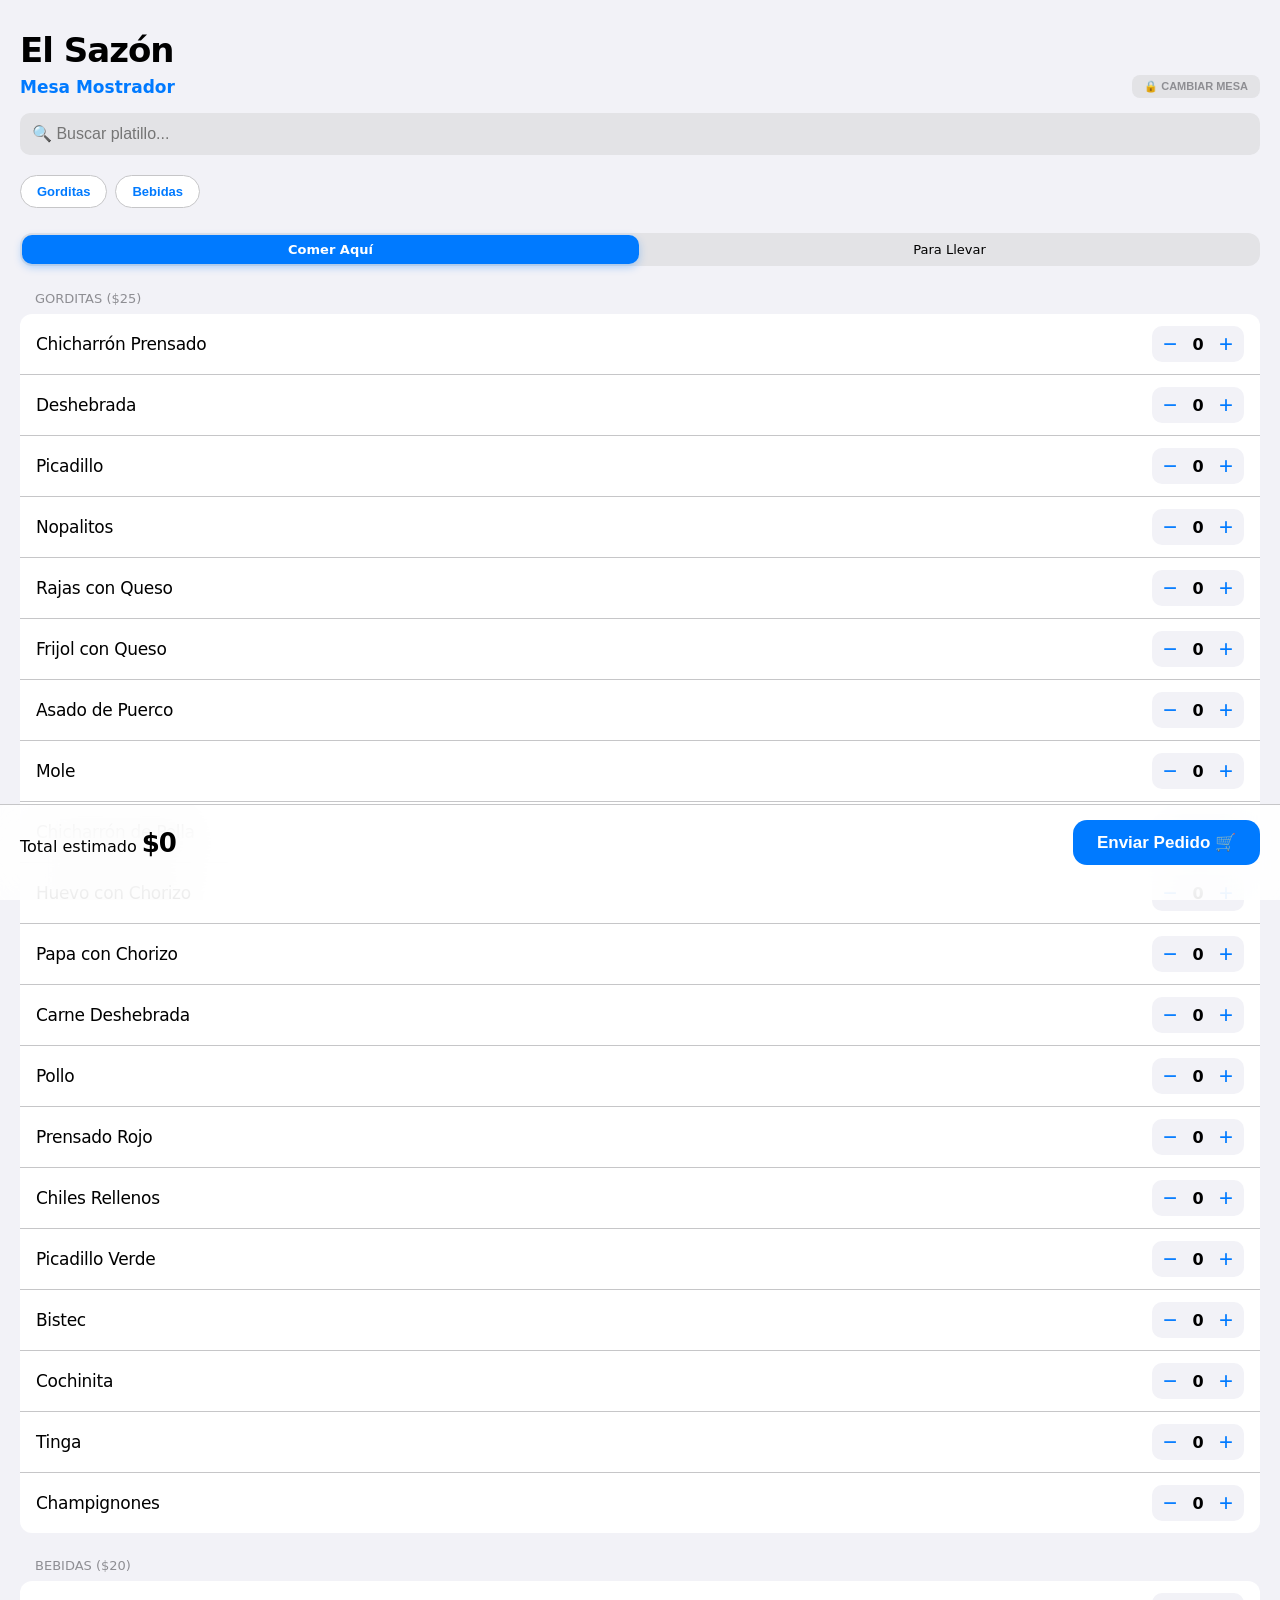
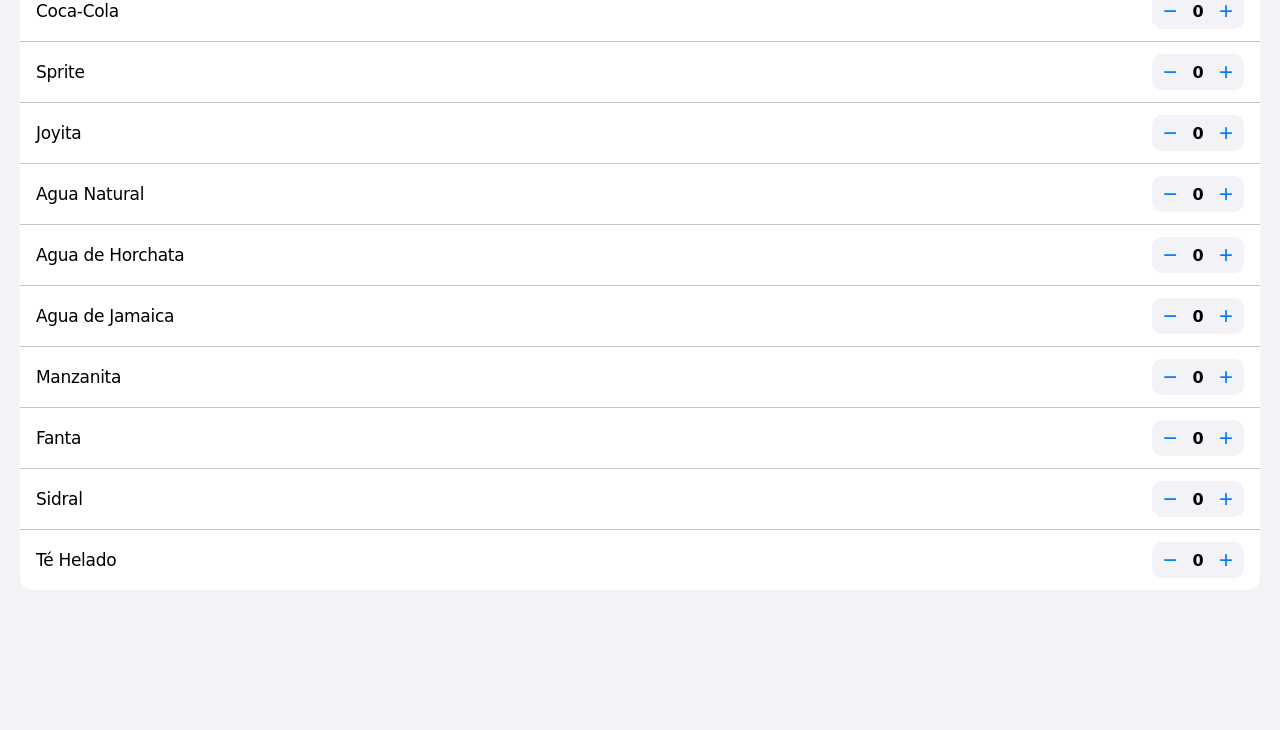
==== index.html @ 8c52fb58 "Add files via upload" ====
<!DOCTYPE html>
<html lang="es">
<head>
    <meta charset="UTF-8">
    <meta name="viewport" content="width=device-width, initial-scale=1.0, maximum-scale=1.0, user-scalable=no">
    <title>Menú El Sazón</title>
    <link rel="stylesheet" href="style.css">
    <link rel="manifest" href="manifest.json">
    <meta name="color-scheme" content="light dark">
    <meta name="apple-mobile-web-app-capable" content="yes">
</head>
<body>

<!-- Barra de Seguimiento (Tracking) -->
<div id="tracking-bar" class="tracking-bar" style="display:none;">
    <span id="tracking-status">⏳ Tu pedido se está preparando...</span>
</div>

<header>
    <h1>El Sazón</h1>
    <div class="mesa-row">
        <div class="mesa-tag" id="mesa-label">Cargando...</div>
        <button class="btn-lock" onclick="solicitarCambioMesa()">🔒 CAMBIAR MESA</button>
    </div>
    <div class="search-box">
        <input type="text" id="searchBar" placeholder="🔍 Buscar platillo..." onkeyup="filterItems()">
    </div>
</header>

<nav class="cat-nav">
    <button onclick="jumpTo('sec-gorditas')">Gorditas</button>
    <button onclick="jumpTo('sec-bebidas')">Bebidas</button>
</nav>

<div class="picker">
    <label><input type="radio" name="via" value="Aquí" checked onclick="manejarTipoEntrega()"><span>Comer Aquí</span></label>
    <label><input type="radio" name="via" value="Llevar" onclick="manejarTipoEntrega()"><span>Para Llevar</span></label>
</div>

<div id="cliente-input-container">
    <input type="text" id="clienteNombre" placeholder="👤 ¿A nombre de quién?">
</div>

<div id="menu-content"></div>

<div class="footer-bar">
    <div class="total-info">
        <span class="total-label">Total estimado</span>
        <span class="total-price" id="total-val">$0</span>
    </div>
    <button class="btn-send" onclick="sendOrder()">Enviar Pedido 🛒</button>
</div>

<script src="script.js"></script>
</body>
</html>
---- style.css ----
/* --- 1. VARIABLES Y MODO OSCURO --- */
:root {
    --system-bg: #F2F2F7;
    --item-bg: #FFFFFF;
    --accent: #007AFF;
    --text-main: #000000;
    --text-sec: #8E8E93;
    --separator: #C6C6C8;
    --search-bg: #E3E3E6;
    --ok: #30D158;
    --warn: #FF9F0A;
}

@media (prefers-color-scheme: dark) {
    :root {
        --system-bg: #000000;
        --item-bg: #1C1C1E;
        --accent: #0A84FF;
        --text-main: #FFFFFF;
        --separator: #38383A;
        --search-bg: #1C1C1E;
    }
}

/* --- 2. BASE --- */
body {
    font-family: -apple-system, system-ui, BlinkMacSystemFont, sans-serif;
    background-color: var(--system-bg);
    color: var(--text-main);
    margin: 0;
    padding: 0 0 140px 0;
    -webkit-font-smoothing: antialiased;
}

/* --- 3. TRACKING BAR --- */
.tracking-bar {
    position: sticky;
    top: 0;
    z-index: 100;
    padding: 12px;
    text-align: center;
    font-weight: 700;
    font-size: 14px;
    background: var(--warn);
    color: white;
    transition: background 0.5s ease;
}
.tracking-ready { background: var(--ok) !important; }

/* --- 4. HEADER & SEARCH --- */
header {
    padding: 30px 20px 10px 20px;
    background: var(--system-bg);
    position: sticky;
    top: 0; /* Si el tracking bar está oculto, se pega arriba */
    z-index: 20;
}

h1 {
    font-size: 34px;
    font-weight: 700;
    margin: 0;
    letter-spacing: -1px;
}

.mesa-row {
    display: flex;
    justify-content: space-between;
    align-items: center;
    margin-top: 5px;
}

.mesa-tag {
    color: var(--accent);
    font-weight: 600;
    font-size: 17px;
}

.btn-lock {
    background: var(--search-bg);
    border: none;
    color: var(--text-sec);
    padding: 5px 12px;
    border-radius: 8px;
    font-size: 11px;
    font-weight: 700;
    cursor: pointer;
}

#searchBar {
    width: 100%;
    padding: 12px;
    border-radius: 10px;
    border: none;
    background: var(--search-bg);
    color: var(--text-main);
    margin-top: 15px;
    box-sizing: border-box;
    outline: none;
    font-size: 16px;
}

/* --- 5. CATEGORY NAV --- */
.cat-nav {
    display: flex;
    gap: 8px;
    padding: 10px 20px;
    overflow-x: auto;
    position: sticky;
    top: 155px; /* Ajustado para quedar bajo buscador */
    background: var(--system-bg);
    z-index: 15;
    backdrop-filter: blur(20px);
    -webkit-backdrop-filter: blur(20px);
}

.cat-nav::-webkit-scrollbar { display: none; }

.cat-nav button {
    background: var(--item-bg);
    border: 0.5px solid var(--separator);
    padding: 8px 16px;
    border-radius: 20px;
    font-size: 13px;
    font-weight: 600;
    color: var(--accent);
    white-space: nowrap;
}

/* --- 6. PICKER (SEGMENTED CONTROL) --- */
.picker {
    background: var(--search-bg);
    border-radius: 12px;
    display: flex;
    margin: 15px 20px;
    padding: 2px;
    gap: 2px;
}

.picker label { flex: 1; cursor: pointer; }
.picker input { display: none; }

.picker span {
    display: block;
    text-align: center;
    padding: 7px 0;
    font-size: 13px;
    font-weight: 500;
    border-radius: 10px;
    transition: 0.2s cubic-bezier(0.4, 0, 0.2, 1);
}

.picker input:checked + span {
    background: var(--accent);
    color: #FFFFFF;
    font-weight: 600;
    box-shadow: 0 3px 8px rgba(0, 122, 255, 0.3);
}

/* --- 7. INPUT CLIENTE --- */
#cliente-input-container {
    display: none;
    margin: 0 20px 15px 20px;
}

#clienteNombre {
    width: 100%;
    padding: 12px;
    border-radius: 10px;
    border: 1px solid var(--separator);
    background: var(--item-bg);
    color: var(--text-main);
    box-sizing: border-box;
    font-size: 16px;
}

/* --- 8. LISTAS Y PRODUCTOS --- */
h2 {
    font-size: 13px;
    text-transform: uppercase;
    color: var(--text-sec);
    margin: 25px 20px 8px 35px;
    font-weight: 400;
}

.list-group {
    background: var(--item-bg);
    border-radius: 12px;
    margin: 0 20px;
    overflow: hidden;
}

.item {
    display: flex;
    align-items: center;
    padding: 12px 16px;
    border-bottom: 0.5px solid var(--separator);
}

.item:last-child { border-bottom: none; }

.item-name {
    flex: 1;
    font-size: 17px;
    letter-spacing: -0.3px;
}

/* --- 9. STEPPER --- */
.stepper {
    display: flex;
    align-items: center;
    background: var(--system-bg);
    border-radius: 10px;
    padding: 2px;
}

.stepper button {
    background: none;
    border: none;
    color: var(--accent);
    font-size: 24px;
    width: 32px;
    height: 32px;
    cursor: pointer;
    display: flex;
    align-items: center;
    justify-content: center;
}

.stepper span {
    min-width: 24px;
    text-align: center;
    font-weight: 600;
    font-size: 16px;
}

/* --- 10. FOOTER BAR --- */
.footer-bar {
    position: fixed;
    bottom: 0;
    width: 100%;
    background: var(--footer-bg, rgba(255, 255, 255, 0.85));
    backdrop-filter: blur(25px);
    -webkit-backdrop-filter: blur(25px);
    border-top: 0.5px solid var(--separator);
    padding: 15px 20px 35px 20px;
    box-sizing: border-box;
    display: flex;
    justify-content: space-between;
    align-items: center;
    z-index: 30;
}

@media (prefers-color-scheme: dark) {
    .footer-bar { background: rgba(28, 28, 30, 0.85); }
}

.total-price {
    font-size: 26px;
    font-weight: 700;
    letter-spacing: -1px;
}

.btn-send {
    background: var(--accent);
    color: white;
    border: none;
    padding: 12px 24px;
    border-radius: 14px;
    font-size: 17px;
    font-weight: 600;
    transition: transform 0.1s active;
}

.btn-send:active { transform: scale(0.96); }
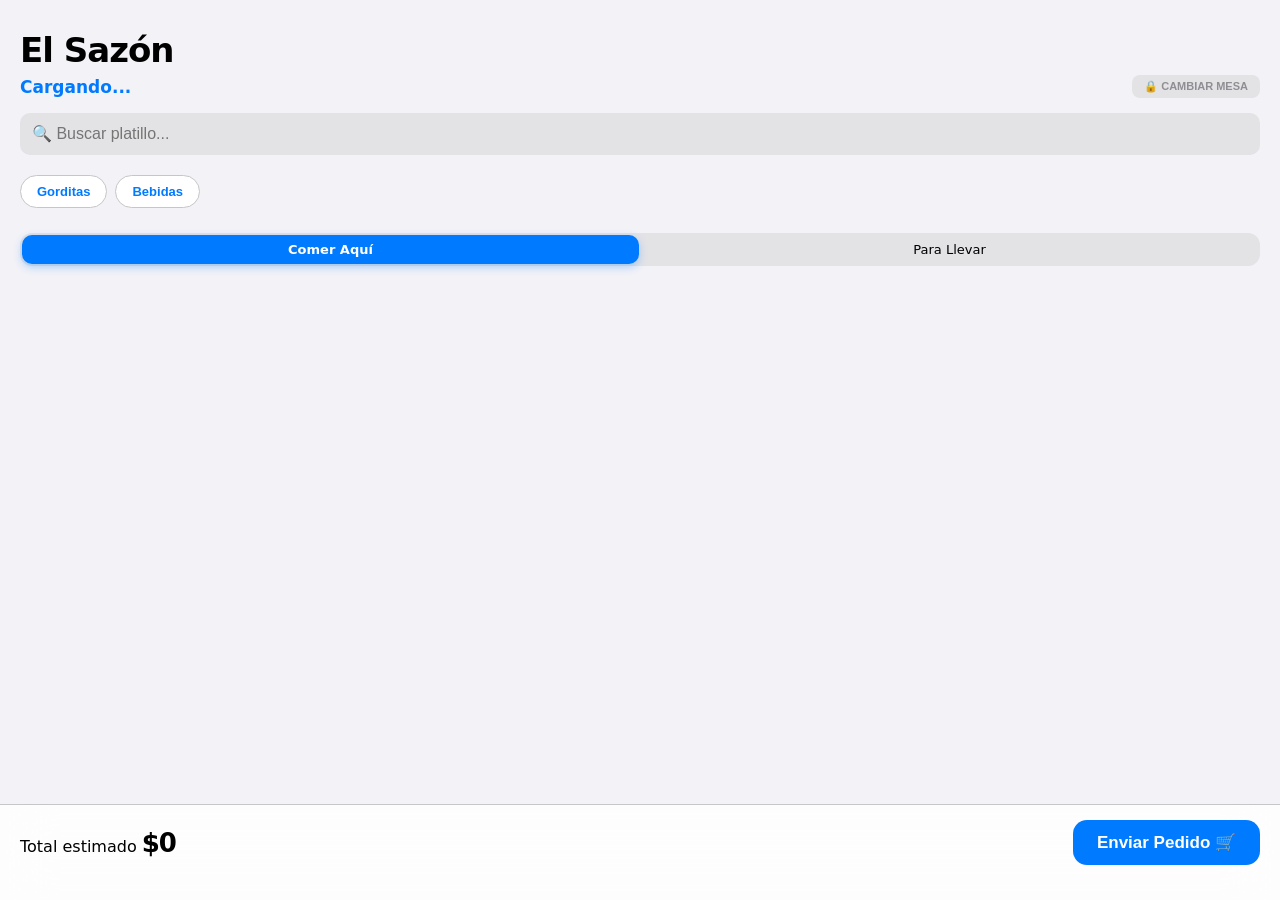
==== commit 55327aa9: "Update index.html" ====
--- a/index.html
+++ b/index.html
@@ -7,7 +7,7 @@
     <link rel="stylesheet" href="style.css">
     <link rel="manifest" href="manifest.json">
     <meta name="color-scheme" content="light dark">
-    <meta name="apple-mobile-web-app-capable" content="yes">
+    <meta name="mobile-web-app-capable" content="yes">
 </head>
 <body>
 
@@ -53,4 +53,4 @@
 
 <script src="script.js"></script>
 </body>
-</html>+</html>
